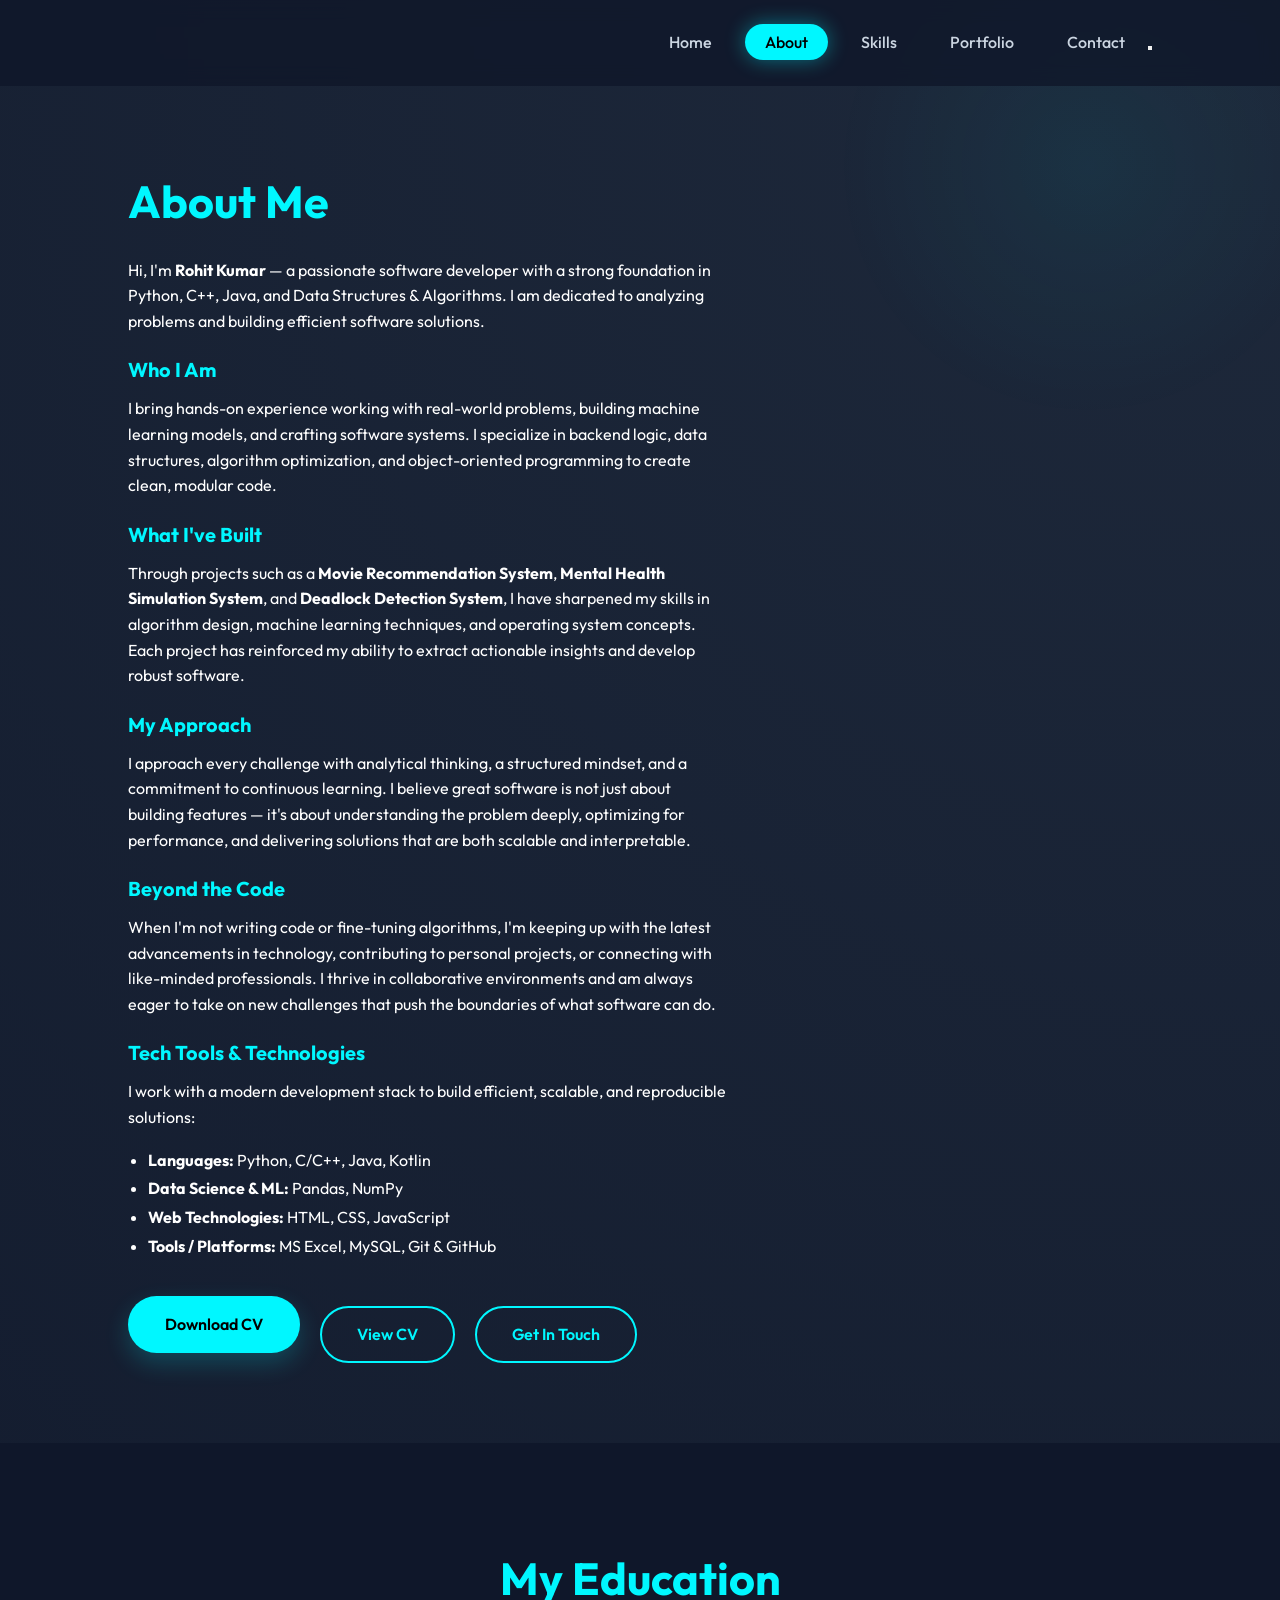
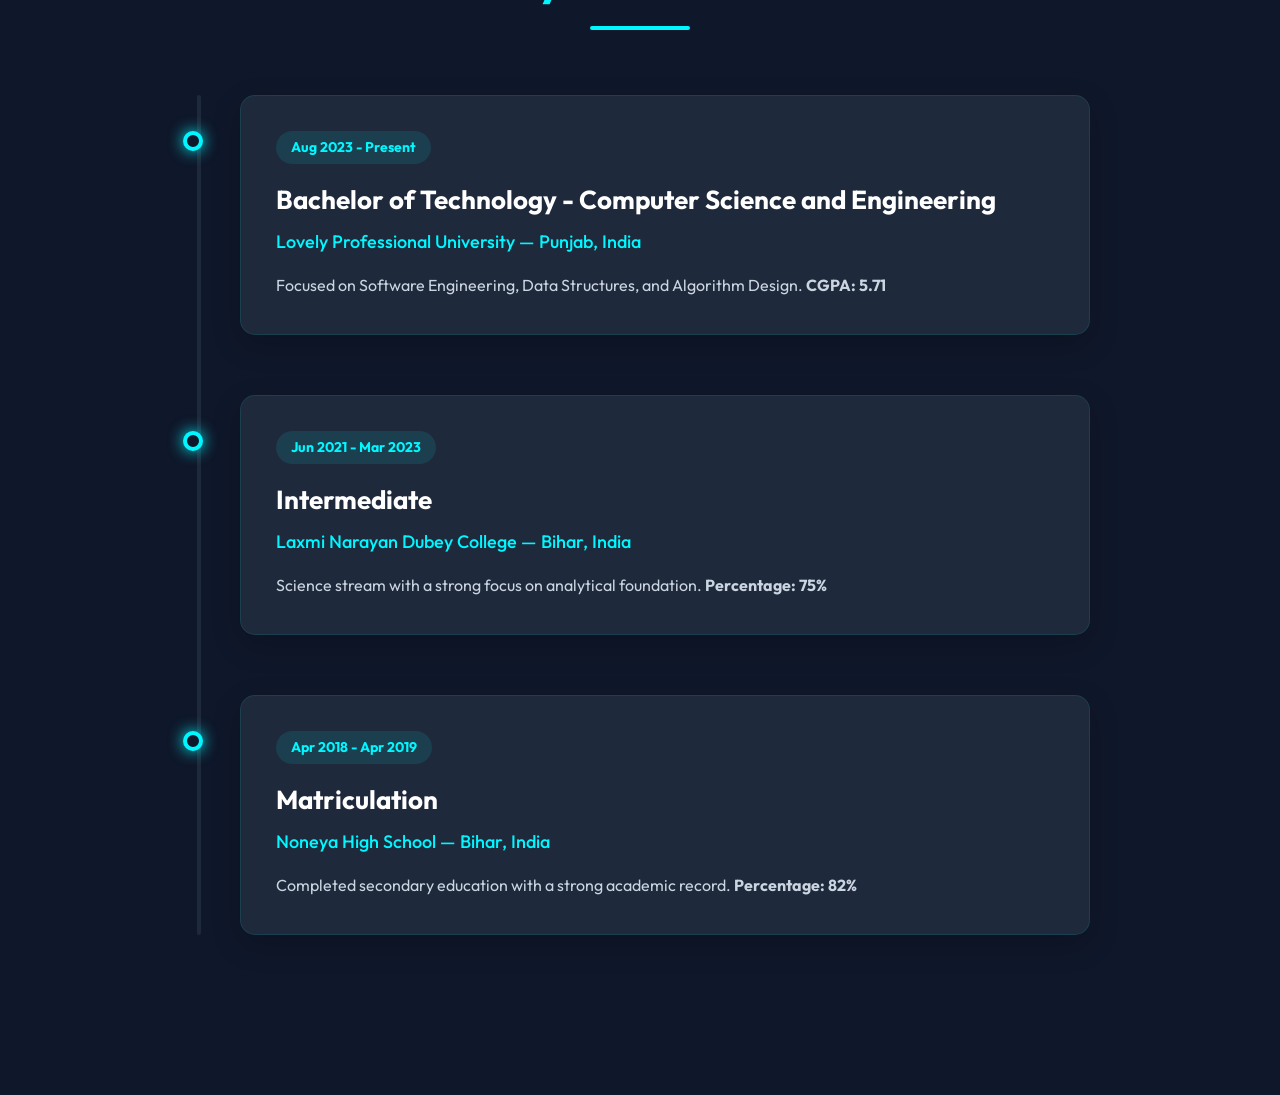
==== about.html @ 7a724675 "fixed folder structure" ====
<!DOCTYPE html>
<html lang="en">

<head>
    <meta charset="UTF-8">
    <meta name="viewport" content="width=device-width, initial-scale=1.0">
    <title>About - Portfolio</title>
    <link rel="stylesheet" href="style.css">
</head>

<body>

    <!-- Navbar -->
    <header>
        <h2 class="logo"></h2>
        <nav>
            <a href="index.html">Home</a>
            <a href="about.html" class="active">About</a>
            <a href="skills.html">Skills</a>
            <a href="projects.html">Portfolio</a>
            <a href="contact.html">Contact</a>
            <button id="theme-toggle" class="theme-btn"><i class="fas fa-moon"></i></button>
        </nav>
    </header>

    <!-- About Section -->
    <section class="about">
        <div class="about-content">
            <h1>About Me</h1>
            <p>Hi, I'm <strong>Rohit Kumar</strong> — a passionate software developer with a strong foundation in
                Python, C++, Java, and Data Structures & Algorithms. I am dedicated to analyzing problems and building
                efficient software solutions.</p>

            <h3>Who I Am</h3>
            <p>I bring hands-on experience working with real-world problems, building machine learning models, and
                crafting software systems. I specialize in backend logic, data structures, algorithm optimization, and
                object-oriented programming to create clean, modular code.</p>

            <h3>What I've Built</h3>
            <p>Through projects such as a <strong>Movie Recommendation System</strong>, <strong>Mental Health Simulation
                    System</strong>, and <strong>Deadlock Detection System</strong>, I have sharpened my skills in
                algorithm design, machine learning techniques, and operating system concepts. Each project has
                reinforced my ability to extract actionable insights and develop robust software.</p>

            <h3>My Approach</h3>
            <p>I approach every challenge with analytical thinking, a structured mindset, and a commitment to continuous
                learning. I believe great software is not just about building features — it's about understanding the
                problem deeply, optimizing for performance, and delivering solutions that are both scalable and
                interpretable.</p>

            <h3>Beyond the Code</h3>
            <p>When I'm not writing code or fine-tuning algorithms, I'm keeping up with the latest advancements in
                technology, contributing to personal projects, or connecting with like-minded professionals. I thrive in
                collaborative environments and am always eager to take on new challenges that push the boundaries of
                what software can do.</p>

            <!-- Removed old education paragraph as it's now in its own section -->

            <h3>Tech Tools &amp; Technologies</h3>
            <p>I work with a modern development stack to build efficient, scalable, and reproducible solutions:</p>
            <ul style="margin-left: 20px; line-height: 1.8;">
                <li><strong>Languages:</strong> Python, C/C++, Java, Kotlin</li>
                <li><strong>Data Science &amp; ML:</strong> Pandas, NumPy</li>
                <li><strong>Web Technologies:</strong> HTML, CSS, JavaScript</li>
                <li><strong>Tools / Platforms:</strong> MS Excel, MySQL, Git &amp; GitHub</li>
            </ul>

            <div class="cta-btns" style="margin-top: 25px;">
                <a href="cv.pdf" download class="download-button">Download CV</a>
                <a href="#" class="cta-button view-cv-btn"
                    style="background: transparent; border: 2px solid var(--primary); color: var(--primary);">View
                    CV</a>
                <a href="contact.html" class="cta-button"
                    style="background: transparent; border: 2px solid var(--primary); color: var(--primary);">Get In
                    Touch</a>
            </div>
        </div>


    </section>

    <!-- Education Section -->
    <section class="education-section">
        <h1 class="section-title">My Education</h1>
        <div class="education-container">
            <div class="education-card">
                <div class="education-dot"></div>
                <div class="education-content">
                    <span class="year">Aug 2023 - Present</span>
                    <h3>Bachelor of Technology - Computer Science and Engineering</h3>
                    <p class="institution">Lovely Professional University — Punjab, India</p>
                    <p>Focused on Software Engineering, Data Structures, and Algorithm Design. <strong>CGPA:
                            5.71</strong></p>
                </div>
            </div>

            <div class="education-card">
                <div class="education-dot"></div>
                <div class="education-content">
                    <span class="year">Jun 2021 - Mar 2023</span>
                    <h3>Intermediate</h3>
                    <p class="institution">Laxmi Narayan Dubey College — Bihar, India</p>
                    <p>Science stream with a strong focus on analytical foundation. <strong>Percentage: 75%</strong></p>
                </div>
            </div>

            <div class="education-card">
                <div class="education-dot"></div>
                <div class="education-content">
                    <span class="year">Apr 2018 - Apr 2019</span>
                    <h3>Matriculation</h3>
                    <p class="institution">Noneya High School — Bihar, India</p>
                    <p>Completed secondary education with a strong academic record. <strong>Percentage: 82%</strong></p>
                </div>
            </div>

        </div>
    </section>


    <!-- CV Modal -->
    <div id="cvModal" class="modal">
        <div class="modal-content">
            <span class="close-btn" id="closeCvModal">&times;</span>
            <div class="modal-body resume-highlights" style="padding: 20px 0; background: transparent;">
                <h2 style="margin-top: 0; text-align: center;">Full Resume</h2>

                <div class="resume-card">
                    <h3>Contact</h3>
                    <p>Email: krrohit264@gmail.com</p>
                    <p>Mobile: +91 9508318632</p>
                    <p>LinkedIn: <a href="https://www.linkedin.com/in/rohit-kumar" target="_blank"
                            style="color: #00f7ff;">linkedin.com/in/rohit-kumar</a></p>
                    <p>GitHub: <a href="https://github.com/krohitt45" target="_blank"
                            style="color: #00f7ff;">github.com/krohitt45</a></p>
                </div>

                <div class="resume-card">
                    <h3>Skills</h3>
                    <ul>
                        <li><strong>Languages:</strong> Python, C/C++, Java, Kotlin</li>
                        <li><strong>Frameworks:</strong> HTML and CSS.</li>
                        <li><strong>Tools/Platforms:</strong> Ms Excel, MySQL, Git & GitHub</li>
                        <li><strong>Soft Skills:</strong> Problem - Solving, Adaptability</li>
                    </ul>
                </div>

                <div class="resume-card">
                    <h3>Projects</h3>
                    <ul style="padding-left: 20px;">
                        <li>
                            <strong>Movie Recommendation System | <a href="https://github.com/krohitt45" target="_blank"
                                    style="color: #00f7ff;">GitHub</a></strong> <span style="float:right;">Nov '25 – Dec
                                '25</span>
                            <ul style="margin-top: 10px;">
                                <li>Developed a movie recommendation system using unsupervised machine learning
                                    techniques to suggest Movies based on user preferences and similarity patterns.</li>
                                <li>Implemented clustering and similarity-based algorithms to group movies/users without
                                    labeled data.</li>
                                <li>Used feature extraction (genre, ratings, keywords) to represent movies numerically
                                    for machine learning.</li>
                                <li>Applied cosine similarity / distance metrics to generate personalized
                                    recommendations.</li>
                                <li>Designed the system to provide content-based recommendations efficiently.</li>
                                <li>Improved recommendation accuracy by optimizing similarity calculations and feature
                                    selection.</li>
                                <li><strong>Tech:</strong> Python, Machine Learning, Unsupervised Learning, Pandas ,
                                    NumPy.</li>
                            </ul>
                        </li>
                        <br>
                        <li>
                            <strong>Mental Health Simulation System | <a href="https://github.com/krohitt45"
                                    target="_blank" style="color: #00f7ff;">GitHub</a></strong> <span
                                style="float:right;">Jul '25 – Aug '25</span>
                            <ul style="margin-top: 10px;">
                                <li>Designed and developed a console-based mental health simulation system using C++ to
                                    model user mental states and behavioral responses based on predefined rules and
                                    dynamic user inputs.</li>
                                <li>Implemented Data Structures such as arrays, stacks, queues, linked lists, and maps
                                    to manage user data, mood history, and session tracking with efficient storage,
                                    faster access, and structured data flow mechanisms.</li>
                                <li>Applied DSA concepts like searching, sorting, and recursion for efficient data
                                    retrieval and analysis of mental health patterns to support predictive insights,
                                    trend identification, emotional correlations.</li>
                                <li>Simulated stress, anxiety, and mood level changes based on user inputs and
                                    predefined rules.</li>
                                <li>Developed logic for risk assessment and recommendations using conditional algorithms
                                    and state transitions.</li>
                                <li>Ensured modular and optimized code structure using OOP concepts (classes, objects,
                                    encapsulation).</li>
                                <li>Improved program performance by optimizing time and space complexity of core
                                    operations.</li>
                                <li><strong>Tech:</strong> C++, DSA, STL, OOPs</li>
                            </ul>
                        </li>
                        <br>
                        <li>
                            <strong>Deadlock Detection System | <a href="https://github.com/krohitt45" target="_blank"
                                    style="color: #00f7ff;">GitHub</a></strong> <span style="float:right;">Apr '25 – May
                                '25</span>
                            <ul style="margin-top: 10px;">
                                <li>Developed a Deadlock Detection System to identify deadlock conditions in an
                                    operating system environment .</li>
                                <li>Implemented deadlock detection algorithms using resource allocation graphs and
                                    process-resource mapping for efficient dependency tracking for deadlock
                                    identification and system analysis.</li>
                                <li>Analyzed circular wait conditions to detect deadlocks among multiple processes
                                    execution and synchronization.</li>
                                <li>Tracked resource allocation, requests, and availability using suitable data
                                    structures for optimization.</li>
                                <li>Gained hands-on experience with operating system concepts such as deadlocks,
                                    synchronization, and resource management.</li>
                                <li><strong>Tech:</strong> HTML, CSS, Javascript</li>
                            </ul>
                        </li>
                        <br>
                        <li>
                            <strong>Cpp with DSA & OOPs | Certificate</strong> <span style="float:right;">Jun '25 – Jul
                                '25</span>
                            <ul style="margin-top: 10px;">
                                <li>About: The hands-on training in C++ programming focused on Object-Oriented
                                    Programming (OOPs) and Data Structures & Algorithms.</li>
                                <li>Gained practical experience in classes, objects, inheritance, polymorphism,
                                    abstraction, and encapsulation.</li>
                                <li>Implemented arrays, linked lists, stacks, and queues, along with searching and
                                    sorting algorithms.</li>
                                <li>Enhanced proficiency in C++ syntax, STL , memory management, and clean modular code
                                    design.</li>
                            </ul>
                        </li>
                    </ul>
                </div>

                <div class="resume-card">
                    <h3>Certificates</h3>
                    <ul>
                        <li>Java Programming Certification – Neo Colab <span style="float:right;">May '25</span></li>
                        <li>Master Generative AI & Generative AI Tools | Infosys Springboard</li>
                    </ul>
                </div>

                <div class="resume-card">
                    <h3>Education</h3>
                    <ul>
                        <li>
                            <strong>Lovely Professional University</strong> <span style="float:right;">Punjab,
                                India</span><br>
                            Bachelor of Technology - Computer Science and Engineering; <strong>CGPA: 5.71</strong> <span
                                style="float:right;">Aug 2023 – Present.</span>
                        </li>
                        <br>
                        <li>
                            <strong>Laxmi Narayan Dubey College</strong> <span style="float:right;">Bihar,
                                India</span><br>
                            Intermediate; <strong>Percentage: 75%</strong> <span style="float:right;">Jun 2021 - Mar
                                2021</span>
                        </li>
                        <br>
                        <li>
                            <strong>Noneya High School</strong> <span style="float:right;">Bihar, India</span><br>
                            Matriculation; <strong>Percentage: 82%</strong> <span style="float:right;">Apr 2018 - Apr
                                2019</span>
                        </li>
                    </ul>
                </div>

                <div class="resume-card" style="margin-bottom: 20px;">
                    <h3>Download</h3>
                    <p><a href="rohit.jpg" download class="download-button">Download CV</a></p>
                </div>
            </div>
        </div>
    </div>

    <script src="script.js"></script>
</body>

</html>
---- style.css ----
@import url('https://fonts.googleapis.com/css2?family=Outfit:wght@300;400;600;700&display=swap');

* {
    margin: 0;
    padding: 0;
    box-sizing: border-box;
    font-family: 'Outfit', sans-serif;
}

:root {
    --primary: #00f7ff;
    --bg-dark: #0f172a;
    --bg-card: rgba(30, 41, 59, 0.7);
    --glass-border: rgba(0, 247, 255, 0.15);
}

body {
    background: radial-gradient(circle at top right, #1e293b, #0f172a);
    color: white;
    line-height: 1.6;
    overflow-x: hidden;
}

/* Glassmorphism Background Shapes */
body::before {
    content: '';
    position: fixed;
    top: -10%;
    right: -5%;
    width: 40vw;
    height: 40vw;
    background: radial-gradient(circle, rgba(0, 247, 255, 0.05) 0%, transparent 70%);
    z-index: -1;
}

/* Navbar */
header {
    display: flex;
    justify-content: space-between;
    padding: 30px 10%;
    align-items: center;
    position: sticky;
    top: 0;
    background: rgba(15, 23, 42, 0.8);
    backdrop-filter: blur(10px);
    z-index: 1000;
}

.logo {
    font-size: 28px;
    font-weight: 700;
    letter-spacing: -1px;
    background: linear-gradient(to right, #fff, var(--primary));
    -webkit-background-clip: text;
    background-clip: text;
    -webkit-text-fill-color: transparent;
}

nav a {
    margin-left: 10px;
    text-decoration: none;
    color: #cbd5e1;
    transition: 0.4s cubic-bezier(0.175, 0.885, 0.32, 1.275);
    padding: 8px 20px;
    border-radius: 25px;
    font-weight: 500;
}

nav a:hover,
nav a.active {
    color: black;
    background: var(--primary);
    box-shadow: 0 0 20px rgba(0, 247, 255, 0.4);
}

/* Hero Section */
.hero {
    display: flex;
    justify-content: space-between;
    align-items: center;
    padding: 100px 10%;
    min-height: 85vh;
}

.content h1 {
    font-size: 64px;
    line-height: 1.1;
    margin-bottom: 10px;
    font-weight: 700;
}

.content h3 {
    font-size: 22px;
    font-weight: 400;
    color: #94a3b8;
    margin: 15px 0;
}

.content span {
    color: var(--primary);
    font-weight: 600;
}

.content p {
    margin: 25px 0;
    max-width: 500px;
    color: #94a3b8;
    font-size: 18px;
}

#typing::after {
    content: '|';
    animation: blink 0.7s infinite;
}

@keyframes blink {

    0%,
    100% {
        opacity: 1;
    }

    50% {
        opacity: 0;
    }
}

/* Social */
.social {
    margin-top: 30px;
    margin-bottom: 40px;
}

.cta-btns {
    display: flex;
    gap: 20px;
    align-items: center;
    flex-wrap: wrap;
}

.social a {
    display: inline-flex;
    align-items: center;
    justify-content: center;
    margin-right: 15px;
    border: 1px solid var(--glass-border);
    width: 50px;
    height: 50px;
    border-radius: 12px;
    color: var(--primary);
    background: rgba(0, 247, 255, 0.05);
    transition: all 0.4s ease;
    font-size: 20px;
    text-decoration: none;
}

.social a:hover {
    background: var(--primary);
    color: black;
    transform: translateY(-5px);
    box-shadow: 0 10px 20px rgba(0, 247, 255, 0.3);
}

/* Button Styling Professionalized */
.cta-btns .cta-button,
.cta-btns .download-button {
    display: inline-block;
    padding: 14px 35px;
    border-radius: 50px;
    font-weight: 600;
    text-decoration: none;
    transition: 0.4s;
    border: 2px solid transparent;
}

.download-button {
    background: var(--primary);
    color: black;
    box-shadow: 0 10px 25px rgba(0, 247, 255, 0.2);
}

.cta-button {
    border: 2px solid var(--primary);
    color: var(--primary);
    background: transparent;
}

.download-button:hover,
.cta-button:hover {
    transform: translateY(-5px);
    box-shadow: 0 15px 30px rgba(0, 247, 255, 0.3);
    background: white;
    color: black;
    border-color: white;
}

/* Image Hexagon with Animation */
.image {
    position: relative;
    animation: float 6s ease-in-out infinite;
}

@keyframes float {
    0% {
        transform: translateY(0px);
    }

    50% {
        transform: translateY(-20px);
    }

    100% {
        transform: translateY(0px);
    }
}

.hexagon {
    width: 354px;
    height: 354px;
    background: var(--primary);
    position: relative;
    clip-path: polygon(25% 0%, 75% 0%, 100% 50%, 75% 100%, 25% 100%, 0% 50%);
    display: flex;
    justify-content: center;
    align-items: center;
    box-shadow: 0 0 50px rgba(0, 247, 255, 0.3);
}

.hexagon-inner {
    width: calc(100% - 14px);
    /* slightly thicker cyan border matching mockup */
    height: calc(100% - 14px);
    background: #fff;
    clip-path: inherit;
    display: flex;
    justify-content: center;
    align-items: center;
    overflow: hidden;
}

.hexagon-inner img {
    width: 100%;
    height: 100%;
    object-fit: contain;
    object-position: center;
    transition: 0.5s;
}

.hexagon:hover img {
    transform: scale(1.1);
}

/* Resume Highlights Professional Styling */
.resume-highlights {
    padding: 100px 10%;
    background: radial-gradient(circle at bottom left, rgba(0, 247, 255, 0.05), transparent);
}

.resume-highlights h2 {
    font-size: 48px;
    text-align: center;
    margin-bottom: 70px;
    font-weight: 700;
}

.resume-grid {
    display: grid;
    grid-template-columns: repeat(auto-fit, minmax(300px, 1fr));
    gap: 30px;
}

.resume-card {
    background: var(--bg-card);
    border: 1px solid var(--glass-border);
    backdrop-filter: blur(10px);
    padding: 40px;
    border-radius: 20px;
    transition: 0.4s;
}

.resume-card:hover {
    transform: translateY(-10px);
    border-color: var(--primary);
    box-shadow: 0 15px 35px rgba(0, 0, 0, 0.3);
}

.resume-card h3 {
    font-size: 24px;
    color: var(--primary);
    margin-bottom: 20px;
    font-weight: 600;
}

.resume-card ul {
    list-style: none;
}

.resume-card ul li {
    margin-bottom: 12px;
    color: #94a3b8;
    position: relative;
    padding-left: 20px;
}

.resume-card ul li::before {
    content: '→';
    position: absolute;
    left: 0;
    color: var(--primary);
}

/* Projects Section Professionalized */
.projects {
    padding: 100px 10%;
    background: rgba(15, 23, 42, 0.4);
}

.projects h2 {
    font-size: 48px;
    text-align: center;
    margin-bottom: 20px;
    font-weight: 700;
}

.projects-intro {
    text-align: center;
    margin-bottom: 70px;
    font-size: 18px;
    color: #94a3b8;
    max-width: 650px;
    margin-left: auto;
    margin-right: auto;
}

.projects-grid {
    display: grid;
    grid-template-columns: repeat(auto-fit, minmax(320px, 1fr));
    gap: 40px;
}

.project-card {
    background: var(--bg-card);
    border: 1px solid var(--glass-border);
    backdrop-filter: blur(5px);
    border-radius: 20px;
    overflow: hidden;
    transition: all 0.5s cubic-bezier(0.4, 0, 0.2, 1);
    display: flex;
    flex-direction: column;
}

.project-card:hover {
    transform: translateY(-12px);
    box-shadow: 0 20px 40px rgba(0, 0, 0, 0.4), 0 0 15px rgba(0, 247, 255, 0.2);
    border-color: var(--primary);
}

.project-image {
    width: 100%;
    height: 220px;
    background: linear-gradient(135deg, #1e293b, #0f172a);
    overflow: hidden;
    border-bottom: 1px solid var(--glass-border);
}

.project-image img {
    width: 100%;
    height: 100%;
    object-fit: cover;
    transition: 0.8s;
}

.project-card:hover .project-image img {
    transform: scale(1.1) rotate(2deg);
}

.project-content {
    padding: 30px;
    flex: 1;
}

.project-content h3 {
    font-size: 24px;
    margin-bottom: 12px;
    color: white;
}

.project-content p {
    font-size: 15px;
    color: #94a3b8;
    margin-bottom: 20px;
    line-height: 1.6;
}

.project-tech {
    display: flex;
    flex-wrap: wrap;
    gap: 10px;
    margin-bottom: 20px;
}

.project-tech span {
    background: rgba(0, 247, 255, 0.08);
    border: 1px solid var(--glass-border);
    color: var(--primary);
    padding: 6px 14px;
    border-radius: 12px;
    font-size: 12px;
    font-weight: 600;
}

.project-link {
    color: var(--primary);
    text-decoration: none;
    font-weight: 600;
    font-size: 14px;
    display: flex;
    align-items: center;
    gap: 5px;
    transition: 0.3s;
}

.project-link:hover {
    color: white;
    transform: translateX(5px);
}

.view-all {
    text-align: center;
    margin-top: 60px;
}

/* Projects Page */
.projects-page {
    padding: 80px 10%;
}

.projects-page h1 {
    font-size: 45px;
    text-align: center;
    margin-bottom: 20px;
    color: #00f7ff;
}

.projects-page .projects-intro {
    margin-bottom: 60px;
}

.projects-page .projects-grid {
    display: grid;
    grid-template-columns: repeat(auto-fit, minmax(320px, 1fr));
    gap: 35px;
    margin-bottom: 50px;
}

.project-actions {
    display: flex;
    gap: 15px;
}

.project-actions .project-link {
    flex: 1;
    text-align: center;
    padding: 10px;
    border: 1px solid #00f7ff;
    border-radius: 5px;
    transition: all 0.3s ease;
}

.project-actions .project-link:hover {
    background: rgba(0, 247, 255, 0.1);
    transform: scale(1.05);
}

/* About Section */
.about {
    display: flex;
    justify-content: space-between;
    align-items: center;
    padding: 80px 10%;
    gap: 40px;
}

.about-content {
    flex: 1;
    max-width: 600px;
}

.about-content h1 {
    font-size: 45px;
    margin-bottom: 20px;
    color: #00f7ff;
}

.about-content h3 {
    font-size: 20px;
    margin-top: 20px;
    margin-bottom: 10px;
    color: #00f7ff;
}

.about-content p {
    margin-bottom: 15px;
    line-height: 1.6;
}

.about-image {
    flex: 1;
}

.hexagon-about {
    width: 350px;
    height: 350px;
    background: #00f7ff;
    clip-path: polygon(25% 5%, 75% 5%,
            100% 50%,
            75% 95%, 25% 95%,
            0% 50%);
    display: flex;
    justify-content: center;
    align-items: center;
    box-shadow: 0 0 30px #00f7ff;
}

.hexagon-about img {
    width: 90%;
    border-radius: 10px;
}

.cta-button {
    display: inline-block;
    margin-top: 20px;
    padding: 12px 30px;
    background: #00f7ff;
    color: black;
    text-decoration: none;
    border-radius: 25px;
    transition: 0.3s;
    font-weight: bold;
}

.cta-button:hover {
    background: white;
    transform: scale(1.05);
}

/* Skills Section */
.skills {
    padding: 80px 10%;
}

.skills h1 {
    font-size: 45px;
    text-align: center;
    margin-bottom: 80px;
    color: #00f7ff;
}

.skill-category {
    margin-bottom: 60px;
}

.skill-category h2 {
    font-size: 28px;
    color: #00f7ff;
    text-align: center;
    margin-bottom: 40px;
    font-weight: 600;
    position: relative;
}

.skill-category h2::after {
    content: '';
    position: absolute;
    bottom: -10px;
    left: 50%;
    transform: translateX(-50%);
    width: 60px;
    height: 3px;
    background: linear-gradient(to right, #00f7ff, #00d4ff);
    border-radius: 2px;
}

.skills-intro {
    font-size: 24px;
    text-align: center;
    margin: 50px 10%;
    color: #94a3b8;
    line-height: 1.6;
    max-width: 800px;
    margin-left: auto;
    margin-right: auto;
}

.skill-card-container {
    display: grid;
    grid-template-columns: repeat(auto-fit, minmax(220px, 1fr));
    gap: 30px;
    justify-items: center;
}

.skill-card {
    background: #1e293b;
    border: 1px solid rgba(0, 247, 255, 0.3);
    border-radius: 15px;
    padding: 25px;
    width: 100%;
    max-width: 300px;
    text-align: center;
    box-shadow: 0 15px 30px rgba(0, 0, 0, 0.35);
    transition: transform 0.3s ease, border-color 0.3s ease;
}

.skill-card:hover {
    transform: translateY(-8px);
    border-color: #00f7ff;
}

.skill-circle {
    width: 130px;
    height: 130px;
    border-radius: 50%;
    background: conic-gradient(#00f7ff var(--angle, 0deg), rgba(255, 255, 255, 0.15) var(--angle, 0deg));
    display: flex;
    align-items: center;
    justify-content: center;
    box-shadow: 0 0 20px rgba(0, 247, 255, 0.2);
    margin: 0 auto 18px;
    position: relative;
}

.skill-circle::after {
    content: '';
    width: 90px;
    height: 90px;
    border-radius: 50%;
    background: #0f172a;
    position: absolute;
}

.skill-number {
    position: relative;
    font-size: 22px;
    font-weight: 700;
    color: #00f7ff;
}

.skill-card h3 {
    margin-top: 10px;
    color: #00f7ff;
    font-size: 22px;
}

.skill-card p {
    color: #ccd6e0;
    margin-top: 10px;
    font-size: 14px;
    line-height: 1.6;
}

.progress-bar {
    width: 100%;
    height: 8px;
    background: rgba(255, 255, 255, 0.1);
    border-radius: 4px;
    margin-top: 15px;
    overflow: hidden;
}

.progress-fill {
    height: 100%;
    background: linear-gradient(to right, #00f7ff, #00d4ff);
    border-radius: 4px;
    width: 0%;
    transition: width 0.3s ease;
}

.skill-section {
    margin-bottom: 120px;
}

.skill-section h2 {
    font-size: 32px;
    text-align: center;
    margin-bottom: 50px;
    color: #00f7ff;
}

/* Circular Skills Layout */
.skills-container {
    display: flex;
    justify-content: center;
    align-items: center;
    position: relative;
    height: 500px;
    margin-bottom: 30px;
}

.central-text {
    position: absolute;
    top: 50%;
    left: 50%;
    transform: translate(-50%, -50%);
    text-align: center;
    z-index: 10;
    white-space: nowrap;
    width: 160px;
    height: 160px;
    background: #1e293b;
    border: 3px solid #00f7ff;
    border-radius: 50%;
    display: flex;
    justify-content: center;
    align-items: center;
    box-shadow: 0 0 20px rgba(0, 247, 255, 0.3);
}

.central-text p {
    font-size: 32px;
    font-weight: bold;
    color: #00f7ff;
    margin: 0;
    padding: 0;
    text-transform: uppercase;
    letter-spacing: 1px;
}

.skills-circle {
    position: relative;
    width: 400px;
    height: 400px;
}

.skill-badge {
    position: absolute;
    width: 90px;
    height: 90px;
    border-radius: 50%;
    display: flex;
    flex-direction: column;
    align-items: center;
    justify-content: center;
    gap: 5px;
    background: var(--color);
    color: black;
    cursor: pointer;
    transition: all 0.3s ease;
    box-shadow: 0 5px 20px rgba(0, 0, 0, 0.3);
    top: 50%;
    left: 50%;
    transform-origin: center;
    --radius: 150px;
    transform: translate(-50%, -50%) translate(calc(var(--radius) * cos(var(--angle))), calc(var(--radius) * sin(var(--angle))));
}

/* Using transform to position badges in circle */
.skill-badge[style*="--angle: 0deg"] {
    transform: translate(-50%, -50%) translate(150px, 0px);
}

.skill-badge[style*="--angle: 60deg"] {
    transform: translate(-50%, -50%) translate(75px, 130px);
}

.skill-badge[style*="--angle: 120deg"] {
    transform: translate(-50%, -50%) translate(-75px, 130px);
}

.skill-badge[style*="--angle: 180deg"] {
    transform: translate(-50%, -50%) translate(-150px, 0px);
}

.skill-badge[style*="--angle: 240deg"] {
    transform: translate(-50%, -50%) translate(-75px, -130px);
}

.skill-badge[style*="--angle: 300deg"] {
    transform: translate(-50%, -50%) translate(75px, -130px);
}

.skill-icon {
    display: none;
}

.skill-label {
    font-size: 14px;
    font-weight: bold;
    text-align: center;
    line-height: 1.2;
    padding: 0 5px;
}

.skill-badge:hover {
    transform: translate(-50%, -50%) translate(calc(var(--radius, 150px) * cos(var(--angle, 0deg))), calc(var(--radius, 150px) * sin(var(--angle, 0deg)))) scale(1.15);
    box-shadow: 0 10px 30px rgba(0, 0, 0, 0.5);
}

/* CV Modal Styles */
.modal {
    display: none;
    position: fixed;
    z-index: 2000;
    left: 0;
    top: 0;
    width: 100%;
    height: 100%;
    overflow: auto;
    background-color: rgba(15, 23, 42, 0.9);
    backdrop-filter: blur(5px);
}

.modal-content {
    background: var(--bg-card);
    border: 1px solid var(--primary);
    border-radius: 15px;
    margin: 5% auto;
    width: 80%;
    max-width: 900px;
    box-shadow: 0 0 30px rgba(0, 247, 255, 0.3);
    position: relative;
    animation: modalFadeIn 0.4s ease-out;
}

@keyframes modalFadeIn {
    from {
        opacity: 0;
        transform: translateY(-30px);
    }

    to {
        opacity: 1;
        transform: translateY(0);
    }
}

.close-btn {
    color: #fff;
    position: absolute;
    top: 15px;
    right: 25px;
    font-size: 35px;
    font-weight: bold;
    cursor: pointer;
    transition: 0.3s;
    z-index: 2001;
}

.close-btn:hover,
.close-btn:focus {
    color: var(--primary);
    text-decoration: none;
}

.modal-body {
    max-height: 80vh;
    overflow-y: auto;
    padding: 20px 40px !important;
}

.modal-body::-webkit-scrollbar {
    width: 8px;
}

.modal-body::-webkit-scrollbar-track {
    background: rgba(255, 255, 255, 0.05);
}

.modal-body::-webkit-scrollbar-thumb {
    background: var(--primary);
    border-radius: 10px;
}

.skill-badge[style*="--angle: 0deg"]:hover {
    transform: translate(-50%, -50%) translate(172px, 0px) scale(1.15);
}

.skill-badge[style*="--angle: 60deg"]:hover {
    transform: translate(-50%, -50%) translate(86px, 150px) scale(1.15);
}

.skill-badge[style*="--angle: 120deg"]:hover {
    transform: translate(-50%, -50%) translate(-86px, 150px) scale(1.15);
}

.skill-badge[style*="--angle: 180deg"]:hover {
    transform: translate(-50%, -50%) translate(-172px, 0px) scale(1.15);
}

.skill-badge[style*="--angle: 240deg"]:hover {
    transform: translate(-50%, -50%) translate(-86px, -150px) scale(1.15);
}

.skill-badge[style*="--angle: 300deg"]:hover {
    transform: translate(-50%, -50%) translate(86px, -150px) scale(1.15);
}

.skill-note {
    text-align: center;
    color: #00f7ff;
    font-size: 14px;
    margin-top: 20px;
}

/* Contact Section */
.contact {
    padding: 80px 10%;
}

.contact h1 {
    font-size: 45px;
    text-align: center;
    margin-bottom: 10px;
    color: #00f7ff;
}

.contact-intro {
    text-align: center;
    margin-bottom: 50px;
    font-size: 16px;
    max-width: 600px;
    margin-left: auto;
    margin-right: auto;
}

.contact-container {
    display: grid;
    grid-template-columns: 2fr 1fr;
    gap: 50px;
    max-width: 1000px;
    margin: 0 auto;
}

.contact-form {
    display: flex;
    flex-direction: column;
    gap: 20px;
}

.form-group {
    display: flex;
    flex-direction: column;
}

.form-group label {
    margin-bottom: 8px;
    color: #00f7ff;
    font-weight: 500;
}

.form-group input,
.form-group textarea {
    padding: 12px;
    background: #1e293b;
    border: 1px solid #00f7ff;
    color: white;
    border-radius: 5px;
    font-family: Arial, sans-serif;
    transition: 0.3s;
}

.form-group input:focus,
.form-group textarea:focus {
    outline: none;
    background: #0f172a;
    box-shadow: 0 0 15px #00f7ff;
}

.submit-btn {
    margin-top: 10px;
    padding: 12px 25px;
    border: none;
    background: #00f7ff;
    color: black;
    border-radius: 25px;
    cursor: pointer;
    font-weight: bold;
    transition: 0.3s;
}

.submit-btn:hover {
    background: white;
    transform: scale(1.05);
}

.contact-info {
    background: #1e293b;
    padding: 30px;
    border-radius: 10px;
    border: 1px solid #00f7ff;
}

.contact-info h3 {
    color: #00f7ff;
    margin-bottom: 30px;
    font-size: 22px;
}

.info-item {
    margin-bottom: 25px;
}

.info-item h4 {
    color: #00f7ff;
    margin-bottom: 8px;
    font-size: 16px;
}

.info-item p {
    font-size: 14px;
    line-height: 1.5;
}

.info-item a {
    color: #00f7ff;
    text-decoration: none;
    transition: 0.3s;
}

.info-item a:hover {
    color: white;
}

/* Education Section */
.education-section {
    padding: 100px 10%;
    background: #0f172a;
}

.section-title {
    font-size: 45px;
    text-align: center;
    margin-bottom: 80px;
    color: #00f7ff;
    position: relative;
}

.section-title::after {
    content: '';
    position: absolute;
    bottom: -15px;
    left: 50%;
    transform: translateX(-50%);
    width: 100px;
    height: 4px;
    background: #00f7ff;
    border-radius: 2px;
}

.education-container {
    max-width: 900px;
    margin: 0 auto;
    position: relative;
    padding-left: 50px;
}

.education-container::before {
    content: '';
    position: absolute;
    left: 7px;
    top: 0;
    width: 4px;
    height: 100%;
    background: #1e293b;
    border-radius: 2px;
}

.education-card {
    position: relative;
    margin-bottom: 60px;
    background: #1e293b;
    padding: 35px;
    border-radius: 15px;
    border: 1px solid rgba(0, 247, 255, 0.1);
    transition: all 0.4s cubic-bezier(0.175, 0.885, 0.32, 1.275);
    box-shadow: 0 10px 30px rgba(0, 0, 0, 0.2);
}

.education-card:hover {
    transform: translateX(15px) scale(1.02);
    border-color: #00f7ff;
    box-shadow: 0 15px 40px rgba(0, 247, 255, 0.15);
}

.education-dot {
    position: absolute;
    left: -58px;
    top: 35px;
    width: 20px;
    height: 20px;
    background: #0f172a;
    border: 4px solid #00f7ff;
    border-radius: 50%;
    z-index: 2;
    box-shadow: 0 0 15px #00f7ff;
}

.year {
    display: inline-block;
    padding: 5px 15px;
    background: rgba(0, 247, 255, 0.1);
    color: #00f7ff;
    border-radius: 20px;
    font-weight: bold;
    font-size: 14px;
    margin-bottom: 15px;
}

.education-content h3 {
    font-size: 26px;
    margin-bottom: 8px;
    color: #fff;
}

.institution {
    font-size: 18px;
    color: #00f7ff;
    font-weight: 500;
    margin-bottom: 15px;
}

.education-content p:last-child {
    line-height: 1.7;
    color: #cbd5e1;
}

/* Education Section end */

.social-links {
    display: flex;
    flex-direction: column;
    gap: 8px;
}

.social-links a {
    color: #00f7ff;
    text-decoration: none;
    transition: 0.3s;
    display: flex;
    align-items: center;
    gap: 8px;
}

.social-links a:hover {
    color: white;
    transform: translateX(5px);
}

.social-links i {
    font-size: 16px;
}

/* Resume Highlights */
.resume-highlights {
    padding: 80px 10%;
    background: #0b1221;
}

.resume-highlights h2 {
    font-size: 45px;
    text-align: center;
    margin-bottom: 40px;
    color: #00f7ff;
}

.resume-grid {
    display: grid;
    gap: 20px;
    grid-template-columns: repeat(auto-fit, minmax(240px, 1fr));
}

.resume-card {
    background: #1e293b;
    border: 1px solid #00f7ff;
    border-radius: 12px;
    padding: 25px;
    color: #cbd5e1;
    box-shadow: 0 8px 25px rgba(0, 247, 255, 0.2);
}

.resume-card h3 {
    color: #00f7ff;
    margin-bottom: 15px;
}

.resume-card ul {
    list-style-type: disc;
    margin-left: 18px;
}

.resume-card li {
    margin-bottom: 8px;
}

/* Responsive */
@media (max-width: 768px) {
    .hero {
        flex-direction: column;
        text-align: center;
    }

    .image {
        margin-top: 30px;
    }

    .about {
        flex-direction: column;
        padding: 40px 5%;
    }

    .about-content h1 {
        font-size: 35px;
    }

    .hexagon-about {
        width: 250px;
        height: 250px;
    }

    .skills {
        padding: 40px 5%;
    }

    .skills h1 {
        font-size: 35px;
    }

    .skill-section h2 {
        font-size: 24px;
        margin-bottom: 30px;
    }

    .hexagon-container {
        width: 400px;
        height: 400px;
    }

    .skill-item {
        width: 110px;
        height: 50px;
    }

    .skill-name {
        font-size: 12px;
    }

    .skill-item.top {
        top: 0px;
    }

    .skill-item.bottom {
        bottom: 0px;
    }

    .skill-item.top-right {
        top: 60px;
        right: 20px;
    }

    .skill-item.bottom-right {
        bottom: 60px;
        right: 20px;
    }

    .skill-item.top-left {
        top: 60px;
        left: 20px;
    }

    .skill-item.bottom-left {
        bottom: 60px;
        left: 20px;
    }

    .skill-section {
        margin-bottom: 80px;
    }

    .contact {
        padding: 40px 5%;
    }

    .contact h1 {
        font-size: 35px;
    }

    .contact-container {
        grid-template-columns: 1fr;
    }

    .projects {
        padding: 40px 5%;
    }

    .projects h2 {
        font-size: 35px;
    }

    .projects-grid {
        grid-template-columns: 1fr;
        gap: 20px;
    }

    .project-card {
        margin-bottom: 20px;
    }

    .projects-page {
        padding: 40px 5%;
    }

    .projects-page h1 {
        font-size: 35px;
    }

    .projects-page .projects-grid {
        grid-template-columns: 1fr;
        gap: 20px;
    }

    .project-actions {
        flex-direction: column;
    }

    .project-actions .project-link {
        width: 100%;
    }

    .education-section {
        padding: 60px 5%;
    }

    .section-title {
        font-size: 35px;
        margin-bottom: 50px;
    }

    .education-container {
        padding-left: 30px;
    }

    .education-card {
        padding: 25px;
        margin-bottom: 40px;
    }

    .education-card:hover {
        transform: translateX(5px) scale(1.02);
    }

    .education-dot {
        left: -38px;
        top: 30px;
        width: 16px;
        height: 16px;
    }

    .education-content h3 {
        font-size: 20px;
    }
}

/* Certifications Section */
.certifications-section {
    padding: 100px 10%;
    background: #1e293b;
}

.certifications-grid {
    display: grid;
    grid-template-columns: repeat(auto-fit, minmax(300px, 1fr));
    gap: 30px;
    margin-top: 50px;
}

.cert-card {
    background: #0f172a;
    padding: 30px;
    border-radius: 15px;
    border: 1px solid rgba(0, 247, 255, 0.1);
    display: flex;
    align-items: center;
    gap: 20px;
    transition: all 0.3s ease;
}

.cert-card:hover {
    transform: translateY(-10px);
    border-color: #00f7ff;
    box-shadow: 0 10px 30px rgba(0, 247, 255, 0.2);
}

.cert-icon {
    font-size: 35px;
    color: #00f7ff;
}

.cert-info h3 {
    font-size: 18px;
    margin-bottom: 5px;
    color: #fff;
}

.cert-info p {
    font-size: 14px;
    color: #cbd5e1;
    margin-bottom: 10px;
}

.cert-link {
    font-size: 13px;
    color: #00f7ff;
    text-decoration: none;
    font-weight: bold;
    display: flex;
    align-items: center;
    gap: 5px;
}

.cert-link:hover {
    text-decoration: underline;
}

@media (max-width: 768px) {
    .certifications-section {
        padding: 60px 5%;
    }

    .cert-card {
        padding: 20px;
    }
}
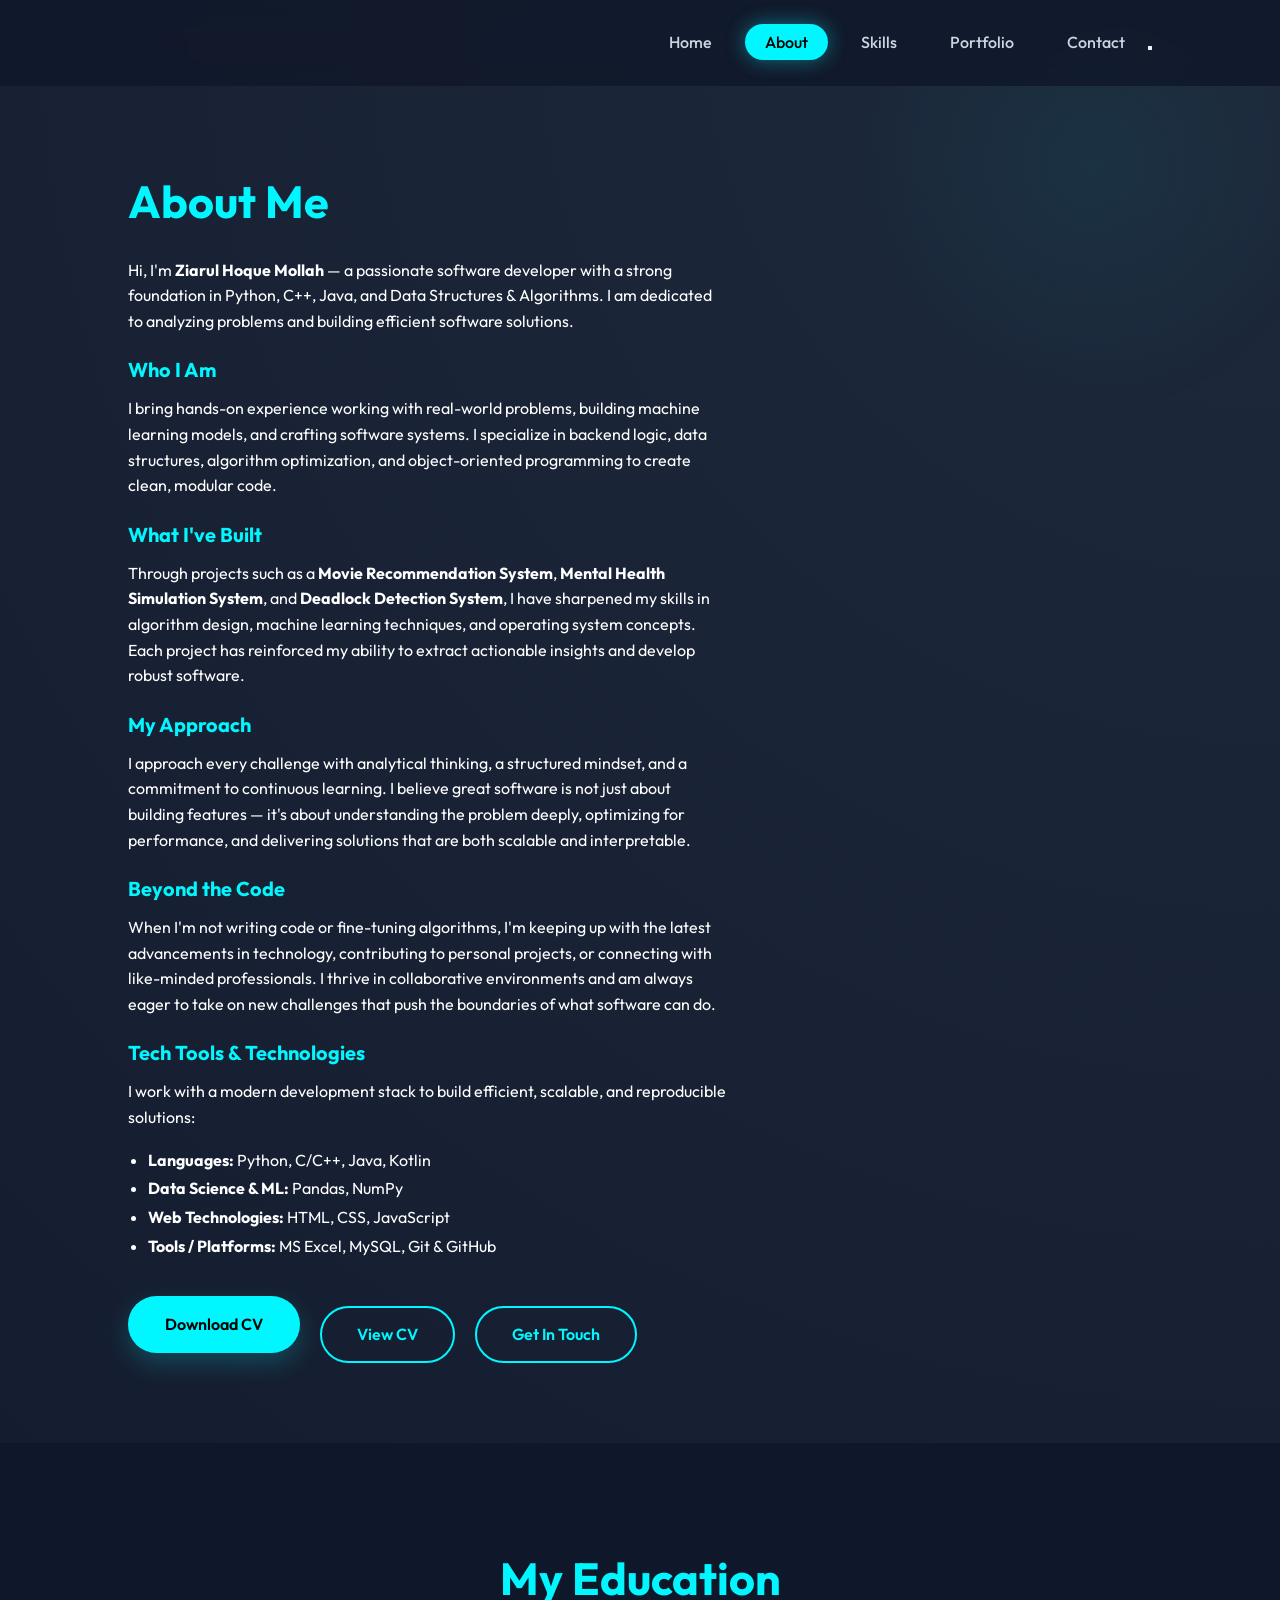
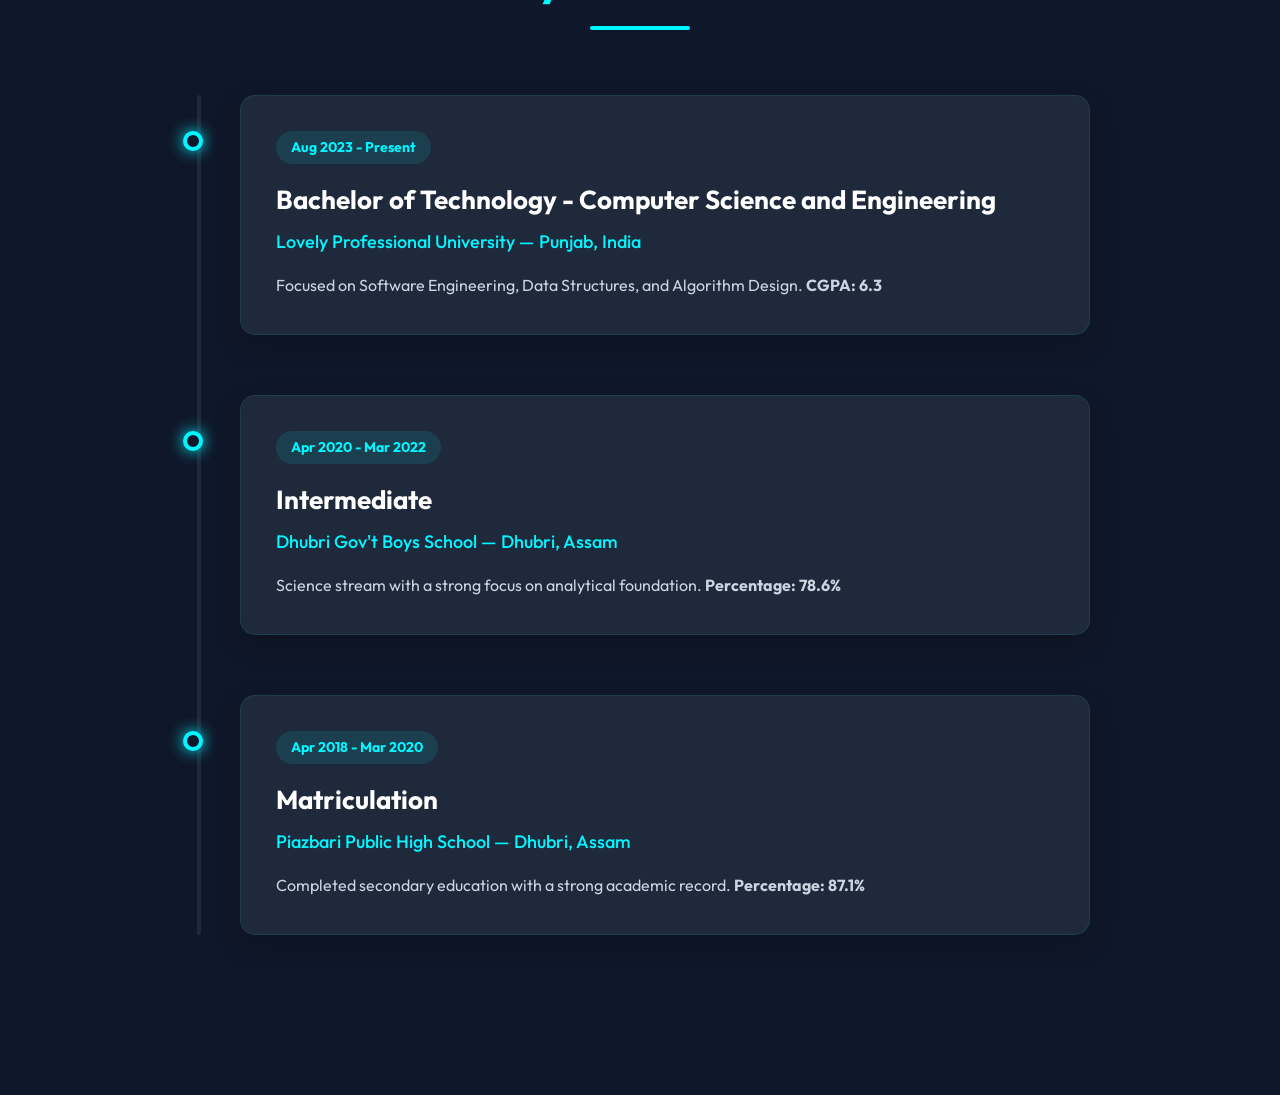
==== commit 7450871f: "first commit" ====
--- a/about.html
+++ b/about.html
@@ -27,7 +27,8 @@
     <section class="about">
         <div class="about-content">
             <h1>About Me</h1>
-            <p>Hi, I'm <strong>Rohit Kumar</strong> — a passionate software developer with a strong foundation in
+            <p>Hi, I'm <strong>Ziarul Hoque Mollah</strong> — a passionate software developer with a strong foundation
+                in
                 Python, C++, Java, and Data Structures & Algorithms. I am dedicated to analyzing problems and building
                 efficient software solutions.</p>
 
@@ -66,8 +67,8 @@
             </ul>
 
             <div class="cta-btns" style="margin-top: 25px;">
-                <a href="cv.pdf" download class="download-button">Download CV</a>
-                <a href="#" class="cta-button view-cv-btn"
+                <a href="Ziarul_CV.pdf" download="Ziarul_CV.pdf" class="download-button">Download CV</a>
+                <a href="mulz.jpeg" target="_blank" class="cta-button"
                     style="background: transparent; border: 2px solid var(--primary); color: var(--primary);">View
                     CV</a>
                 <a href="contact.html" class="cta-button"
@@ -90,27 +91,29 @@
                     <h3>Bachelor of Technology - Computer Science and Engineering</h3>
                     <p class="institution">Lovely Professional University — Punjab, India</p>
                     <p>Focused on Software Engineering, Data Structures, and Algorithm Design. <strong>CGPA:
-                            5.71</strong></p>
+                            6.3</strong></p>
                 </div>
             </div>
 
             <div class="education-card">
                 <div class="education-dot"></div>
                 <div class="education-content">
-                    <span class="year">Jun 2021 - Mar 2023</span>
+                    <span class="year">Apr 2020 - Mar 2022</span>
                     <h3>Intermediate</h3>
-                    <p class="institution">Laxmi Narayan Dubey College — Bihar, India</p>
-                    <p>Science stream with a strong focus on analytical foundation. <strong>Percentage: 75%</strong></p>
+                    <p class="institution">Dhubri Gov't Boys School — Dhubri, Assam</p>
+                    <p>Science stream with a strong focus on analytical foundation. <strong>Percentage: 78.6%</strong>
+                    </p>
                 </div>
             </div>
 
             <div class="education-card">
                 <div class="education-dot"></div>
                 <div class="education-content">
-                    <span class="year">Apr 2018 - Apr 2019</span>
+                    <span class="year">Apr 2018 - Mar 2020</span>
                     <h3>Matriculation</h3>
-                    <p class="institution">Noneya High School — Bihar, India</p>
-                    <p>Completed secondary education with a strong academic record. <strong>Percentage: 82%</strong></p>
+                    <p class="institution">Piazbari Public High School — Dhubri, Assam</p>
+                    <p>Completed secondary education with a strong academic record. <strong>Percentage: 87.1%</strong>
+                    </p>
                 </div>
             </div>
 
@@ -127,12 +130,12 @@
 
                 <div class="resume-card">
                     <h3>Contact</h3>
-                    <p>Email: krrohit264@gmail.com</p>
-                    <p>Mobile: +91 9508318632</p>
-                    <p>LinkedIn: <a href="https://www.linkedin.com/in/rohit-kumar" target="_blank"
-                            style="color: #00f7ff;">linkedin.com/in/rohit-kumar</a></p>
-                    <p>GitHub: <a href="https://github.com/krohitt45" target="_blank"
-                            style="color: #00f7ff;">github.com/krohitt45</a></p>
+                    <p>Email: ziarulhoquemollah905@gmail.com</p>
+                    <p>Mobile: +91-8822157883</p>
+                    <p>LinkedIn: <a href="https://www.linkedin.com/in/ziarul-hoque-mollah-135290376" target="_blank"
+                            style="color: #00f7ff;">linkedin.com/in/ziarul-hoque-mollah-135290376</a></p>
+                    <p>GitHub: <a href="https://github.com/Ziarulhoquemollah" target="_blank"
+                            style="color: #00f7ff;">github.com/Ziarulhoquemollah</a></p>
                 </div>
 
                 <div class="resume-card">
@@ -149,94 +152,83 @@
                     <h3>Projects</h3>
                     <ul style="padding-left: 20px;">
                         <li>
-                            <strong>Movie Recommendation System | <a href="https://github.com/krohitt45" target="_blank"
-                                    style="color: #00f7ff;">GitHub</a></strong> <span style="float:right;">Nov '25 – Dec
-                                '25</span>
+                            <strong>Library Management System | <a href="https://github.com/Ziarulhoquemollah"
+                                    target="_blank" style="color: #00f7ff;">GitHub</a></strong> <span
+                                style="float:right;">August 2025</span>
                             <ul style="margin-top: 10px;">
-                                <li>Developed a movie recommendation system using unsupervised machine learning
-                                    techniques to suggest Movies based on user preferences and similarity patterns.</li>
-                                <li>Implemented clustering and similarity-based algorithms to group movies/users without
-                                    labeled data.</li>
-                                <li>Used feature extraction (genre, ratings, keywords) to represent movies numerically
-                                    for machine learning.</li>
-                                <li>Applied cosine similarity / distance metrics to generate personalized
-                                    recommendations.</li>
-                                <li>Designed the system to provide content-based recommendations efficiently.</li>
-                                <li>Improved recommendation accuracy by optimizing similarity calculations and feature
-                                    selection.</li>
-                                <li><strong>Tech:</strong> Python, Machine Learning, Unsupervised Learning, Pandas ,
-                                    NumPy.</li>
+                                <li>Developed a Library Management System focused on managing books, users, and
+                                    borrowing/return.</li>
+                                <li>Designed and implemented an intuitive user interface (UI) using Java Programming to
+                                    handle book records, user details, and issue/return transactions.</li>
+                                <li>Engaged in the development team to identify and resolve major technical and design
+                                    challenges.</li>
+                                <li>Executed a fully functional UI prototype capable of performing key library tasks.
+                                </li>
+                                <li>Improved library operation efficiency by 85% and reduced manual record-keeping
+                                    errors by 70%.</li>
+                                <li><strong>Tech:</strong> HTML, CSS, Java Programming.</li>
                             </ul>
                         </li>
                         <br>
                         <li>
-                            <strong>Mental Health Simulation System | <a href="https://github.com/krohitt45"
-                                    target="_blank" style="color: #00f7ff;">GitHub</a></strong> <span
-                                style="float:right;">Jul '25 – Aug '25</span>
+                            <strong>Cooking Timer | <a href="https://github.com/Ziarulhoquemollah" target="_blank"
+                                    style="color: #00f7ff;">GitHub</a></strong> <span style="float:right;">April
+                                2025</span>
                             <ul style="margin-top: 10px;">
-                                <li>Designed and developed a console-based mental health simulation system using C++ to
-                                    model user mental states and behavioral responses based on predefined rules and
-                                    dynamic user inputs.</li>
-                                <li>Implemented Data Structures such as arrays, stacks, queues, linked lists, and maps
-                                    to manage user data, mood history, and session tracking with efficient storage,
-                                    faster access, and structured data flow mechanisms.</li>
-                                <li>Applied DSA concepts like searching, sorting, and recursion for efficient data
-                                    retrieval and analysis of mental health patterns to support predictive insights,
-                                    trend identification, emotional correlations.</li>
-                                <li>Simulated stress, anxiety, and mood level changes based on user inputs and
-                                    predefined rules.</li>
-                                <li>Developed logic for risk assessment and recommendations using conditional algorithms
-                                    and state transitions.</li>
-                                <li>Ensured modular and optimized code structure using OOP concepts (classes, objects,
-                                    encapsulation).</li>
-                                <li>Improved program performance by optimizing time and space complexity of core
-                                    operations.</li>
-                                <li><strong>Tech:</strong> C++, DSA, STL, OOPs</li>
+                                <li>Build a Cooking Timer application designed to help users set track and manage
+                                    multiple cooking durations efficiently.</li>
+                                <li>Led the development of the UI and backend timer logic to ensure smooth operation and
+                                    accurate time tracking.</li>
+                                <li>Implemented the system using Python for core functionality and HTML/CSS for a
+                                    user-friendly interface.</li>
+                                <li>Integrated features such as custom timers, alarm notifications, and preset cooking
+                                    duration options.</li>
+                                <li>Delivered a fully functional application that enhances cooking efficiency by 92%.
+                                </li>
+                                <li><strong>Tech:</strong> HTML, CSS, Python Programming.</li>
                             </ul>
                         </li>
-                        <br>
-                        <li>
-                            <strong>Deadlock Detection System | <a href="https://github.com/krohitt45" target="_blank"
-                                    style="color: #00f7ff;">GitHub</a></strong> <span style="float:right;">Apr '25 – May
-                                '25</span>
+                    </ul>
+                </div>
+
+                <div class="resume-card">
+                    <h3>Training</h3>
+                    <ul style="padding-left: 20px;">
+                        <li>
+                            <strong>CSE Pathshala (Edtech Company) | Certificate</strong> <span style="float:right;">Jun
+                                2025 – Jul 2025</span>
+                            <p style="margin: 5px 0;">Data Structures and Algorithm using Python</p>
                             <ul style="margin-top: 10px;">
-                                <li>Developed a Deadlock Detection System to identify deadlock conditions in an
-                                    operating system environment .</li>
-                                <li>Implemented deadlock detection algorithms using resource allocation graphs and
-                                    process-resource mapping for efficient dependency tracking for deadlock
-                                    identification and system analysis.</li>
-                                <li>Analyzed circular wait conditions to detect deadlocks among multiple processes
-                                    execution and synchronization.</li>
-                                <li>Tracked resource allocation, requests, and availability using suitable data
-                                    structures for optimization.</li>
-                                <li>Gained hands-on experience with operating system concepts such as deadlocks,
-                                    synchronization, and resource management.</li>
-                                <li><strong>Tech:</strong> HTML, CSS, Javascript</li>
+                                <li>Implemented and analyzed core data structures including Arrays, Linked Lists,
+                                    Stacks, Queues and Hash Tables.</li>
+                                <li>Developed efficient solutions using searching and sorting algorithms such as Binary
+                                    Search, Merge Sort, Quick Sort.</li>
+                                <li>Applied algorithmic techniques including recursion, divide and conquer, greedy
+                                    methods, and dynamic programming.</li>
+                                <li>Solved multiple real-world and competitive programming problems, improving time and
+                                    space complexity.</li>
                             </ul>
                         </li>
-                        <br>
-                        <li>
-                            <strong>Cpp with DSA & OOPs | Certificate</strong> <span style="float:right;">Jun '25 – Jul
-                                '25</span>
-                            <ul style="margin-top: 10px;">
-                                <li>About: The hands-on training in C++ programming focused on Object-Oriented
-                                    Programming (OOPs) and Data Structures & Algorithms.</li>
-                                <li>Gained practical experience in classes, objects, inheritance, polymorphism,
-                                    abstraction, and encapsulation.</li>
-                                <li>Implemented arrays, linked lists, stacks, and queues, along with searching and
-                                    sorting algorithms.</li>
-                                <li>Enhanced proficiency in C++ syntax, STL , memory management, and clean modular code
-                                    design.</li>
-                            </ul>
-                        </li>
-                    </ul>
-                </div>
-
-                <div class="resume-card">
-                    <h3>Certificates</h3>
-                    <ul>
-                        <li>Java Programming Certification – Neo Colab <span style="float:right;">May '25</span></li>
-                        <li>Master Generative AI & Generative AI Tools | Infosys Springboard</li>
+                    </ul>
+                </div>
+
+                <div class="resume-card">
+                    <h3>Certifications</h3>
+                    <ul>
+                        <li>Privacy and Security on Social Media (NPTEL) | Certificate <span style="float:right;">May
+                                2025</span></li>
+                        <li>Object Orientation Programming | Certificate <span style="float:right;">December 2024</span>
+                        </li>
+                    </ul>
+                </div>
+
+                <div class="resume-card">
+                    <h3>Extracurricular-Cocurricular</h3>
+                    <ul>
+                        <li>Participation in Seminar (Spoken English workshop) <span style="float:right;">April
+                                2024</span></li>
+                        <li>Participation in Hackathon (web-ka-Hackathon) <span style="float:right;">March 2024</span>
+                        </li>
                     </ul>
                 </div>
 
@@ -246,28 +238,29 @@
                         <li>
                             <strong>Lovely Professional University</strong> <span style="float:right;">Punjab,
                                 India</span><br>
-                            Bachelor of Technology - Computer Science and Engineering; <strong>CGPA: 5.71</strong> <span
-                                style="float:right;">Aug 2023 – Present.</span>
+                            Bachelor of Technology - Computer Science and Engineering; <strong>CGPA: 6.3</strong> <span
+                                style="float:right;">Aug 2023 – Present</span>
                         </li>
                         <br>
                         <li>
-                            <strong>Laxmi Narayan Dubey College</strong> <span style="float:right;">Bihar,
-                                India</span><br>
-                            Intermediate; <strong>Percentage: 75%</strong> <span style="float:right;">Jun 2021 - Mar
-                                2021</span>
+                            <strong>Dhubri Gov't Boys School</strong> <span style="float:right;">Dhubri,
+                                Assam</span><br>
+                            Intermediate; <strong>Percentage: 78.6%</strong> <span style="float:right;">Apr 2020 - Mar
+                                2022</span>
                         </li>
                         <br>
                         <li>
-                            <strong>Noneya High School</strong> <span style="float:right;">Bihar, India</span><br>
-                            Matriculation; <strong>Percentage: 82%</strong> <span style="float:right;">Apr 2018 - Apr
-                                2019</span>
+                            <strong>Piazbari Public High School</strong> <span style="float:right;">Dhubri,
+                                Assam</span><br>
+                            Matriculation; <strong>Percentage: 87.1%</strong> <span style="float:right;">Apr 2018 - Mar
+                                2020</span>
                         </li>
                     </ul>
                 </div>
 
                 <div class="resume-card" style="margin-bottom: 20px;">
                     <h3>Download</h3>
-                    <p><a href="rohit.jpg" download class="download-button">Download CV</a></p>
+                    <p><a href="Ziarul_CV.pdf" download="Ziarul_CV.pdf" class="download-button">Download CV</a></p>
                 </div>
             </div>
         </div>
--- a/style.css
+++ b/style.css
@@ -219,7 +219,7 @@
     height: 354px;
     background: var(--primary);
     position: relative;
-    clip-path: polygon(25% 0%, 75% 0%, 100% 50%, 75% 100%, 25% 100%, 0% 50%);
+    border-radius: 50%;
     display: flex;
     justify-content: center;
     align-items: center;
@@ -231,7 +231,7 @@
     /* slightly thicker cyan border matching mockup */
     height: calc(100% - 14px);
     background: #fff;
-    clip-path: inherit;
+    border-radius: 50%;
     display: flex;
     justify-content: center;
     align-items: center;
@@ -241,8 +241,8 @@
 .hexagon-inner img {
     width: 100%;
     height: 100%;
-    object-fit: contain;
-    object-position: center;
+    object-fit: cover;
+    object-position: top;
     transition: 0.5s;
 }
 
